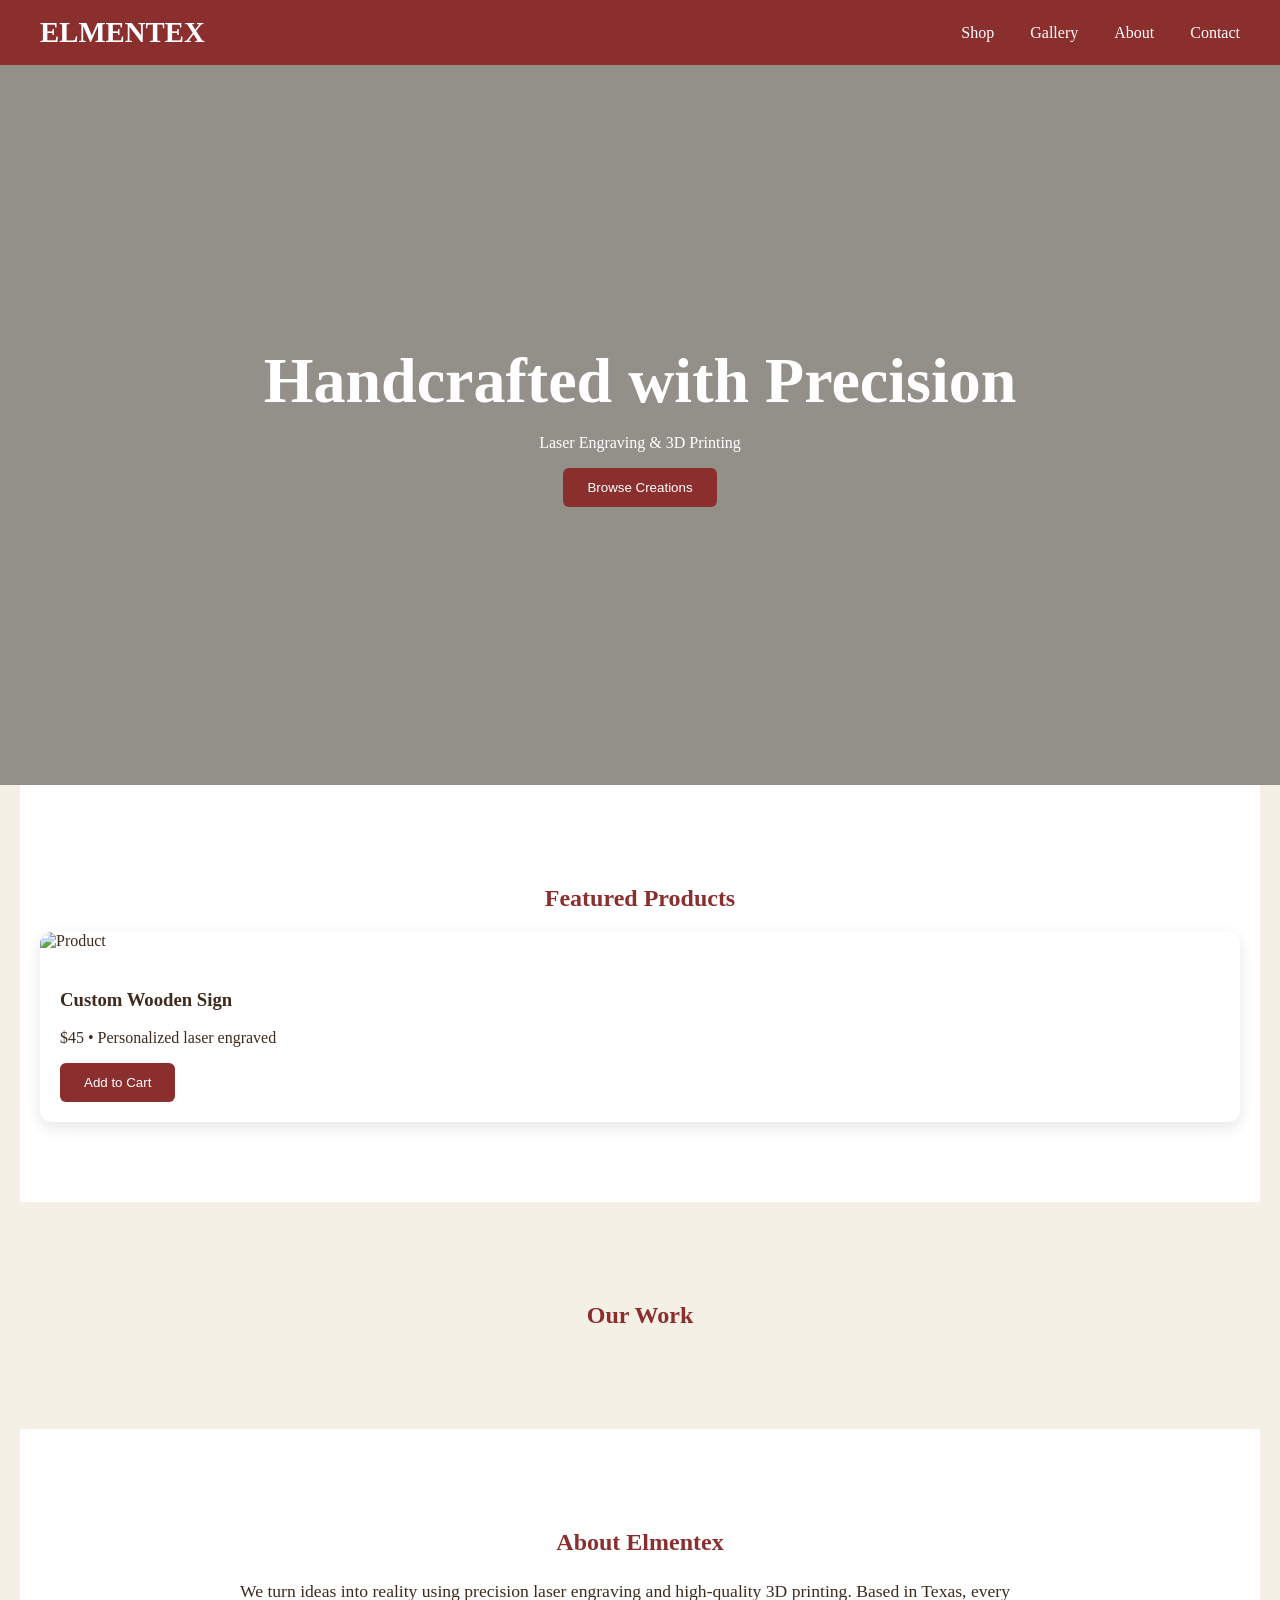
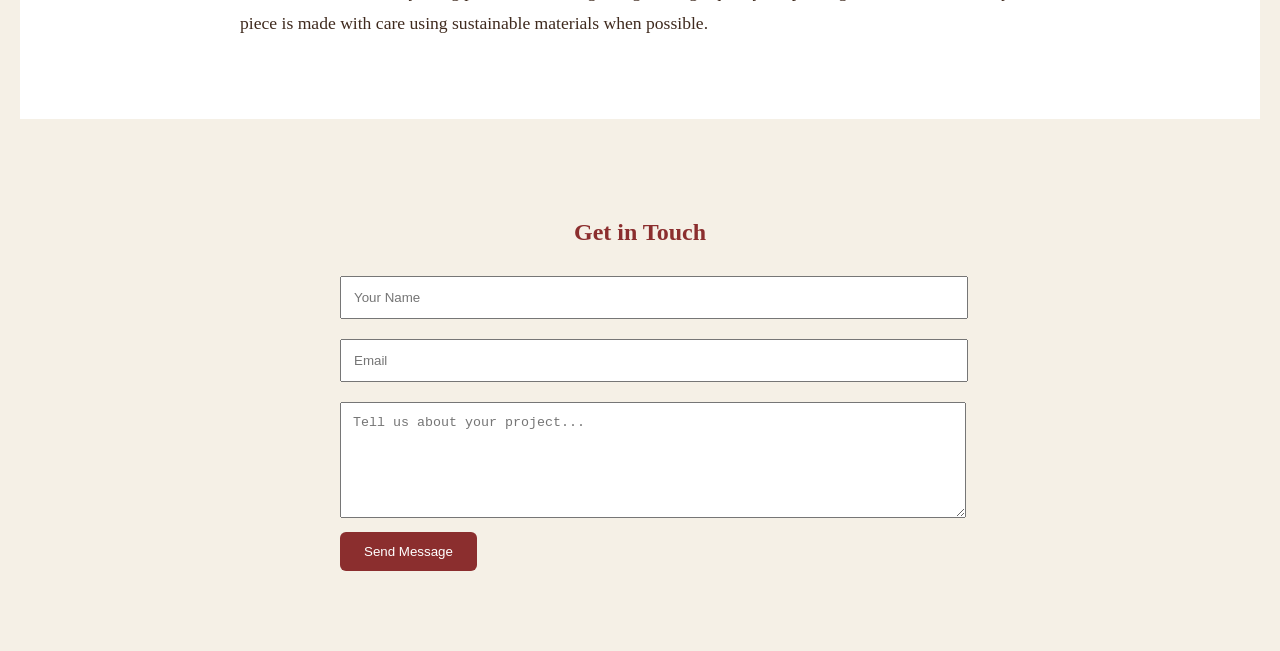
==== index.html @ 65c5d547 "Add initial HTML structure for Elmentex website" ====
<!DOCTYPE html>
<html lang="en">
<head>
  <meta charset="UTF-8">
  <meta name="viewport" content="width=device-width, initial-scale=1.0">
  <title>Elmentex | Laser Engraving & 3D Printing</title>
  <style>
    :root {
      --maroon: #8B2E2E;
      --light: #F5F0E6;
      --dark: #3F2A1E;
    }
    body {
      margin: 0;
      font-family: 'Georgia', serif;
      background-color: #F5F0E6;
      color: #3F2A1E;
    }
    header {
      background: var(--maroon);
      color: white;
      padding: 1rem;
      position: sticky;
      top: 0;
      z-index: 100;
    }
    nav {
      max-width: 1200px;
      margin: 0 auto;
      display: flex;
      justify-content: space-between;
      align-items: center;
    }
    .logo {
      font-size: 1.8rem;
      font-weight: bold;
    }
    .nav-links a {
      color: white;
      margin-left: 2rem;
      text-decoration: none;
    }
    .hero {
      background: linear-gradient(rgba(0,0,0,0.4), rgba(0,0,0,0.4)), url('https://source.unsplash.com/random/1600x900/?woodworking') center/cover;
      height: 80vh;
      display: flex;
      align-items: center;
      justify-content: center;
      text-align: center;
      color: white;
    }
    .hero h1 {
      font-size: 4rem;
      margin: 0;
    }
    .section {
      padding: 80px 20px;
      max-width: 1200px;
      margin: 0 auto;
    }
    .products, .gallery {
      display: grid;
      grid-template-columns: repeat(auto-fit, minmax(280px, 1fr));
      gap: 30px;
    }
    .card {
      background: white;
      border-radius: 12px;
      overflow: hidden;
      box-shadow: 0 5px 15px rgba(0,0,0,0.1);
    }
    .card img {
      width: 100%;
      height: 250px;
      object-fit: cover;
    }
    .btn {
      background: var(--maroon);
      color: white;
      padding: 12px 24px;
      border: none;
      border-radius: 6px;
      cursor: pointer;
    }
  </style>
</head>
<body>

  <header>
    <nav>
      <div class="logo">ELMENTEX</div>
      <div class="nav-links">
        <a href="#shop">Shop</a>
        <a href="#gallery">Gallery</a>
        <a href="#about">About</a>
        <a href="#contact">Contact</a>
      </div>
    </nav>
  </header>

  <section class="hero">
    <div>
      <h1>Handcrafted with Precision</h1>
      <p>Laser Engraving & 3D Printing</p>
      <button class="btn" onclick="document.getElementById('shop').scrollIntoView()">Browse Creations</button>
    </div>
  </section>

  <section id="shop" class="section" style="background: white;">
    <h2 style="text-align:center; color:var(--maroon);">Featured Products</h2>
    <div class="products">
      <!-- Add your products here -->
      <div class="card">
        <img src="https://source.unsplash.com/random/600x400/?engraved" alt="Product">
        <div style="padding:20px;">
          <h3>Custom Wooden Sign</h3>
          <p>$45 • Personalized laser engraved</p>
          <button class="btn">Add to Cart</button>
        </div>
      </div>
      <!-- Repeat cards for more products -->
    </div>
  </section>

  <section id="gallery" class="section">
    <h2 style="text-align:center; color:var(--maroon);">Our Work</h2>
    <div class="gallery">
      <!-- Add your photos here -->
    </div>
  </section>

  <section id="about" class="section" style="background: white;">
    <h2 style="text-align:center; color:var(--maroon);">About Elmentex</h2>
    <p style="max-width:800px; margin:0 auto; font-size:1.1rem; line-height:1.8;">
      We turn ideas into reality using precision laser engraving and high-quality 3D printing. 
      Based in Texas, every piece is made with care using sustainable materials when possible.
    </p>
  </section>

  <section id="contact" class="section">
    <h2 style="text-align:center; color:var(--maroon);">Get in Touch</h2>
    <form style="max-width:600px; margin:0 auto;">
      <input type="text" placeholder="Your Name" style="width:100%; padding:12px; margin:10px 0;">
      <input type="email" placeholder="Email" style="width:100%; padding:12px; margin:10px 0;">
      <textarea placeholder="Tell us about your project..." rows="6" style="width:100%; padding:12px; margin:10px 0;"></textarea>
      <button type="submit" class="btn">Send Message</button>
    </form>
  </section>

</body>
</html>
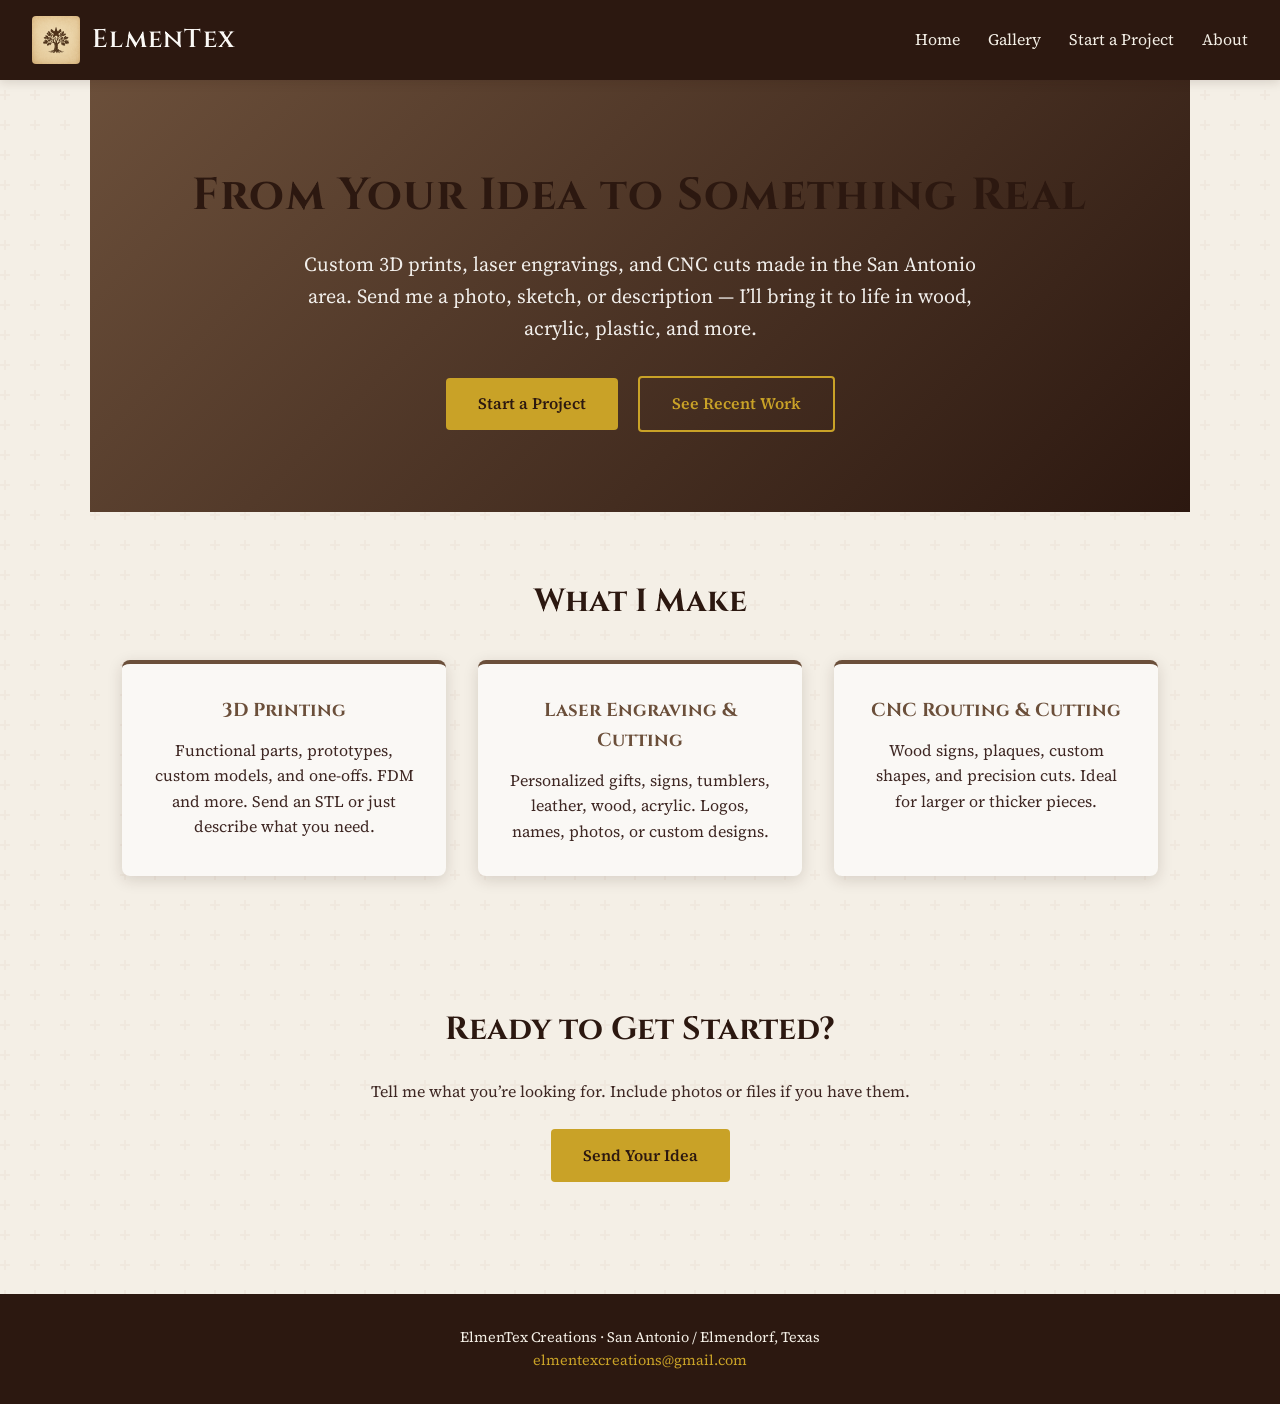
==== commit c2a637e7: "Add files via upload" ====
--- a/index.html
+++ b/index.html
@@ -3,149 +3,60 @@
 <head>
   <meta charset="UTF-8">
   <meta name="viewport" content="width=device-width, initial-scale=1.0">
-  <title>Elmentex | Laser Engraving & 3D Printing</title>
-  <style>
-    :root {
-      --maroon: #8B2E2E;
-      --light: #F5F0E6;
-      --dark: #3F2A1E;
-    }
-    body {
-      margin: 0;
-      font-family: 'Georgia', serif;
-      background-color: #F5F0E6;
-      color: #3F2A1E;
-    }
-    header {
-      background: var(--maroon);
-      color: white;
-      padding: 1rem;
-      position: sticky;
-      top: 0;
-      z-index: 100;
-    }
-    nav {
-      max-width: 1200px;
-      margin: 0 auto;
-      display: flex;
-      justify-content: space-between;
-      align-items: center;
-    }
-    .logo {
-      font-size: 1.8rem;
-      font-weight: bold;
-    }
-    .nav-links a {
-      color: white;
-      margin-left: 2rem;
-      text-decoration: none;
-    }
-    .hero {
-      background: linear-gradient(rgba(0,0,0,0.4), rgba(0,0,0,0.4)), url('https://source.unsplash.com/random/1600x900/?woodworking') center/cover;
-      height: 80vh;
-      display: flex;
-      align-items: center;
-      justify-content: center;
-      text-align: center;
-      color: white;
-    }
-    .hero h1 {
-      font-size: 4rem;
-      margin: 0;
-    }
-    .section {
-      padding: 80px 20px;
-      max-width: 1200px;
-      margin: 0 auto;
-    }
-    .products, .gallery {
-      display: grid;
-      grid-template-columns: repeat(auto-fit, minmax(280px, 1fr));
-      gap: 30px;
-    }
-    .card {
-      background: white;
-      border-radius: 12px;
-      overflow: hidden;
-      box-shadow: 0 5px 15px rgba(0,0,0,0.1);
-    }
-    .card img {
-      width: 100%;
-      height: 250px;
-      object-fit: cover;
-    }
-    .btn {
-      background: var(--maroon);
-      color: white;
-      padding: 12px 24px;
-      border: none;
-      border-radius: 6px;
-      cursor: pointer;
-    }
-  </style>
+  <title>ElmenTex Creations | Custom 3D Prints, Laser Engraving & CNC</title>
+  <link rel="stylesheet" href="css/styles.css">
+  <link rel="preconnect" href="https://fonts.googleapis.com">
+  <link rel="preconnect" href="https://fonts.gstatic.com" crossorigin>
+  <link href="https://fonts.googleapis.com/css2?family=Cinzel:wght@500;600;700&family=Source+Serif+4:opsz,wght@8..60,400;8..60,600&display=swap" rel="stylesheet">
 </head>
 <body>
-
   <header>
+    <a href="index.html" class="logo">
+      <img src="images/logo.jpg" alt="ElmenTex oak tree logo">
+      <h1>ElmenTex</h1>
+    </a>
     <nav>
-      <div class="logo">ELMENTEX</div>
-      <div class="nav-links">
-        <a href="#shop">Shop</a>
-        <a href="#gallery">Gallery</a>
-        <a href="#about">About</a>
-        <a href="#contact">Contact</a>
-      </div>
+      <a href="index.html">Home</a>
+      <a href="gallery.html">Gallery</a>
+      <a href="request.html">Start a Project</a>
+      <a href="about.html">About</a>
     </nav>
   </header>
 
   <section class="hero">
-    <div>
-      <h1>Handcrafted with Precision</h1>
-      <p>Laser Engraving & 3D Printing</p>
-      <button class="btn" onclick="document.getElementById('shop').scrollIntoView()">Browse Creations</button>
+    <h2>From Your Idea to Something Real</h2>
+    <p>Custom 3D prints, laser engravings, and CNC cuts made in the San Antonio area. Send me a photo, sketch, or description — I’ll bring it to life in wood, acrylic, plastic, and more.</p>
+    <a href="request.html" class="btn">Start a Project</a>
+    <a href="gallery.html" class="btn btn-secondary">See Recent Work</a>
+  </section>
+
+  <section>
+    <h2>What I Make</h2>
+    <div class="services-grid">
+      <div class="service-card">
+        <h3>3D Printing</h3>
+        <p>Functional parts, prototypes, custom models, and one-offs. FDM and more. Send an STL or just describe what you need.</p>
+      </div>
+      <div class="service-card">
+        <h3>Laser Engraving & Cutting</h3>
+        <p>Personalized gifts, signs, tumblers, leather, wood, acrylic. Logos, names, photos, or custom designs.</p>
+      </div>
+      <div class="service-card">
+        <h3>CNC Routing & Cutting</h3>
+        <p>Wood signs, plaques, custom shapes, and precision cuts. Ideal for larger or thicker pieces.</p>
+      </div>
     </div>
   </section>
 
-  <section id="shop" class="section" style="background: white;">
-    <h2 style="text-align:center; color:var(--maroon);">Featured Products</h2>
-    <div class="products">
-      <!-- Add your products here -->
-      <div class="card">
-        <img src="https://source.unsplash.com/random/600x400/?engraved" alt="Product">
-        <div style="padding:20px;">
-          <h3>Custom Wooden Sign</h3>
-          <p>$45 • Personalized laser engraved</p>
-          <button class="btn">Add to Cart</button>
-        </div>
-      </div>
-      <!-- Repeat cards for more products -->
-    </div>
+  <section style="text-align: center;">
+    <h2>Ready to Get Started?</h2>
+    <p>Tell me what you’re looking for. Include photos or files if you have them.</p>
+    <a href="request.html" class="btn" style="margin-top: 1.5rem;">Send Your Idea</a>
   </section>
 
-  <section id="gallery" class="section">
-    <h2 style="text-align:center; color:var(--maroon);">Our Work</h2>
-    <div class="gallery">
-      <!-- Add your photos here -->
-    </div>
-  </section>
-
-  <section id="about" class="section" style="background: white;">
-    <h2 style="text-align:center; color:var(--maroon);">About Elmentex</h2>
-    <p style="max-width:800px; margin:0 auto; font-size:1.1rem; line-height:1.8;">
-      We turn ideas into reality using precision laser engraving and high-quality 3D printing. 
-      Based in Texas, every piece is made with care using sustainable materials when possible.
-    </p>
-  </section>
-
-  <section id="contact" class="section">
-    <h2 style="text-align:center; color:var(--maroon);">Get in Touch</h2>
-    <form style="max-width:600px; margin:0 auto;">
-      <input type="text" placeholder="Your Name" style="width:100%; padding:12px; margin:10px 0;">
-      <input type="email" placeholder="Email" style="width:100%; padding:12px; margin:10px 0;">
-      <textarea placeholder="Tell us about your project..." rows="6" style="width:100%; padding:12px; margin:10px 0;"></textarea>
-      <button type="submit" class="btn">Send Message</button>
-    </form>
-  </section>
-
+  <footer>
+    <p>ElmenTex Creations · San Antonio / Elmendorf, Texas</p>
+    <p><a href="mailto:elmentexcreations@gmail.com">elmentexcreations@gmail.com</a></p>
+  </footer>
 </body>
 </html>
--- a/css/styles.css
+++ b/css/styles.css
@@ -0,0 +1,292 @@
+/* ElmenTex - Rustic Western Theme */
+:root {
+  --parchment: #f4efe6;
+  --parchment-dark: #e8dfd0;
+  --deep-brown: #2c1810;
+  --oak: #6b4f3a;
+  --oak-light: #8d6e63;
+  --brass: #c9a227;
+  --brass-dark: #a68521;
+  --text: #3e2723;
+  --text-light: #5d4037;
+  --white: #faf8f5;
+  --shadow: rgba(44, 24, 16, 0.15);
+}
+
+* {
+  box-sizing: border-box;
+  margin: 0;
+  padding: 0;
+}
+
+body {
+  font-family: 'Source Serif 4', Georgia, serif;
+  background-color: var(--parchment);
+  color: var(--text);
+  line-height: 1.6;
+  background-image: url("data:image/svg+xml,%3Csvg width='60' height='60' viewBox='0 0 60 60' xmlns='http://www.w3.org/2000/svg'%3E%3Cg fill='none' fill-rule='evenodd'%3E%3Cg fill='%23d4c4b0' fill-opacity='0.15'%3E%3Cpath d='M36 34v-4h-2v4h-4v2h4v4h2v-4h4v-2h-4zm0-30V0h-2v4h-4v2h4v4h2V6h4V4h-4zM6 34v-4H4v4H0v2h4v4h2v-4h4v-2H6zM6 4V0H4v4H0v2h4v4h2V6h4V4H6z'/%3E%3C/g%3E%3C/g%3E%3C/svg%3E");
+}
+
+header {
+  background: var(--deep-brown);
+  color: var(--white);
+  padding: 1rem 2rem;
+  display: flex;
+  justify-content: space-between;
+  align-items: center;
+  position: sticky;
+  top: 0;
+  z-index: 100;
+  box-shadow: 0 2px 10px var(--shadow);
+}
+
+.logo {
+  display: flex;
+  align-items: center;
+  gap: 0.75rem;
+  text-decoration: none;
+  color: var(--white);
+}
+
+.logo img {
+  height: 48px;
+  width: 48px;
+  border-radius: 4px;
+  object-fit: cover;
+}
+
+.logo h1 {
+  font-family: 'Cinzel', serif;
+  font-size: 1.6rem;
+  font-weight: 600;
+  letter-spacing: 0.05em;
+}
+
+nav a {
+  color: var(--parchment);
+  text-decoration: none;
+  margin-left: 1.5rem;
+  font-family: 'Source Serif 4', serif;
+  font-size: 1rem;
+  transition: color 0.2s;
+}
+
+nav a:hover {
+  color: var(--brass);
+}
+
+.hero {
+  background: linear-gradient(135deg, var(--oak) 0%, var(--deep-brown) 100%);
+  color: var(--white);
+  text-align: center;
+  padding: 5rem 2rem;
+  position: relative;
+}
+
+.hero h2 {
+  font-family: 'Cinzel', serif;
+  font-size: 2.8rem;
+  margin-bottom: 1rem;
+  letter-spacing: 0.03em;
+}
+
+.hero p {
+  font-size: 1.25rem;
+  max-width: 700px;
+  margin: 0 auto 2rem;
+  opacity: 0.95;
+}
+
+.btn {
+  display: inline-block;
+  background: var(--brass);
+  color: var(--deep-brown);
+  padding: 0.85rem 2rem;
+  text-decoration: none;
+  font-weight: 600;
+  border-radius: 4px;
+  transition: background 0.2s, transform 0.1s;
+  font-family: 'Source Serif 4', serif;
+}
+
+.btn:hover {
+  background: var(--brass-dark);
+  transform: translateY(-1px);
+}
+
+.btn-secondary {
+  background: transparent;
+  border: 2px solid var(--brass);
+  color: var(--brass);
+  margin-left: 1rem;
+}
+
+.btn-secondary:hover {
+  background: var(--brass);
+  color: var(--deep-brown);
+}
+
+section {
+  padding: 4rem 2rem;
+  max-width: 1100px;
+  margin: 0 auto;
+}
+
+h2 {
+  font-family: 'Cinzel', serif;
+  font-size: 2rem;
+  color: var(--deep-brown);
+  margin-bottom: 1.5rem;
+  text-align: center;
+}
+
+.services-grid {
+  display: grid;
+  grid-template-columns: repeat(auto-fit, minmax(280px, 1fr));
+  gap: 2rem;
+  margin-top: 2rem;
+}
+
+.service-card {
+  background: var(--white);
+  padding: 2rem;
+  border-radius: 8px;
+  box-shadow: 0 4px 15px var(--shadow);
+  text-align: center;
+  border-top: 4px solid var(--oak);
+}
+
+.service-card h3 {
+  font-family: 'Cinzel', serif;
+  color: var(--oak);
+  margin-bottom: 0.75rem;
+}
+
+.gallery-grid {
+  display: grid;
+  grid-template-columns: repeat(auto-fill, minmax(280px, 1fr));
+  gap: 1.5rem;
+  margin-top: 2rem;
+}
+
+.gallery-item {
+  background: var(--white);
+  border-radius: 8px;
+  overflow: hidden;
+  box-shadow: 0 4px 12px var(--shadow);
+  transition: transform 0.2s;
+}
+
+.gallery-item:hover {
+  transform: translateY(-4px);
+}
+
+.gallery-item img {
+  width: 100%;
+  height: 220px;
+  object-fit: cover;
+  display: block;
+}
+
+.gallery-item p {
+  padding: 1rem;
+  font-size: 0.95rem;
+  color: var(--text-light);
+}
+
+form {
+  background: var(--white);
+  padding: 2.5rem;
+  border-radius: 8px;
+  box-shadow: 0 4px 15px var(--shadow);
+  max-width: 700px;
+  margin: 2rem auto;
+}
+
+label {
+  display: block;
+  margin-top: 1.25rem;
+  font-weight: 600;
+  color: var(--deep-brown);
+}
+
+input, select, textarea {
+  width: 100%;
+  padding: 0.75rem;
+  margin-top: 0.4rem;
+  border: 1px solid #d7ccc8;
+  border-radius: 4px;
+  font-family: inherit;
+  font-size: 1rem;
+  background: var(--parchment);
+}
+
+textarea {
+  min-height: 140px;
+  resize: vertical;
+}
+
+input:focus, select:focus, textarea:focus {
+  outline: 2px solid var(--oak);
+  border-color: var(--oak);
+}
+
+button[type="submit"] {
+  margin-top: 1.5rem;
+  width: 100%;
+  padding: 1rem;
+  background: var(--oak);
+  color: var(--white);
+  border: none;
+  border-radius: 4px;
+  font-size: 1.1rem;
+  font-weight: 600;
+  cursor: pointer;
+  font-family: inherit;
+  transition: background 0.2s;
+}
+
+button[type="submit"]:hover {
+  background: var(--deep-brown);
+}
+
+footer {
+  background: var(--deep-brown);
+  color: var(--parchment);
+  text-align: center;
+  padding: 2rem;
+  margin-top: 3rem;
+  font-size: 0.9rem;
+}
+
+footer a {
+  color: var(--brass);
+  text-decoration: none;
+}
+
+.note {
+  background: var(--parchment-dark);
+  padding: 1rem;
+  border-left: 4px solid var(--brass);
+  margin: 1.5rem 0;
+  border-radius: 0 4px 4px 0;
+  font-size: 0.95rem;
+}
+
+@media (max-width: 700px) {
+  header {
+    flex-direction: column;
+    gap: 1rem;
+  }
+  nav a {
+    margin: 0 0.75rem;
+  }
+  .hero h2 {
+    font-size: 2rem;
+  }
+  .btn-secondary {
+    margin-left: 0;
+    margin-top: 1rem;
+    display: block;
+  }
+}
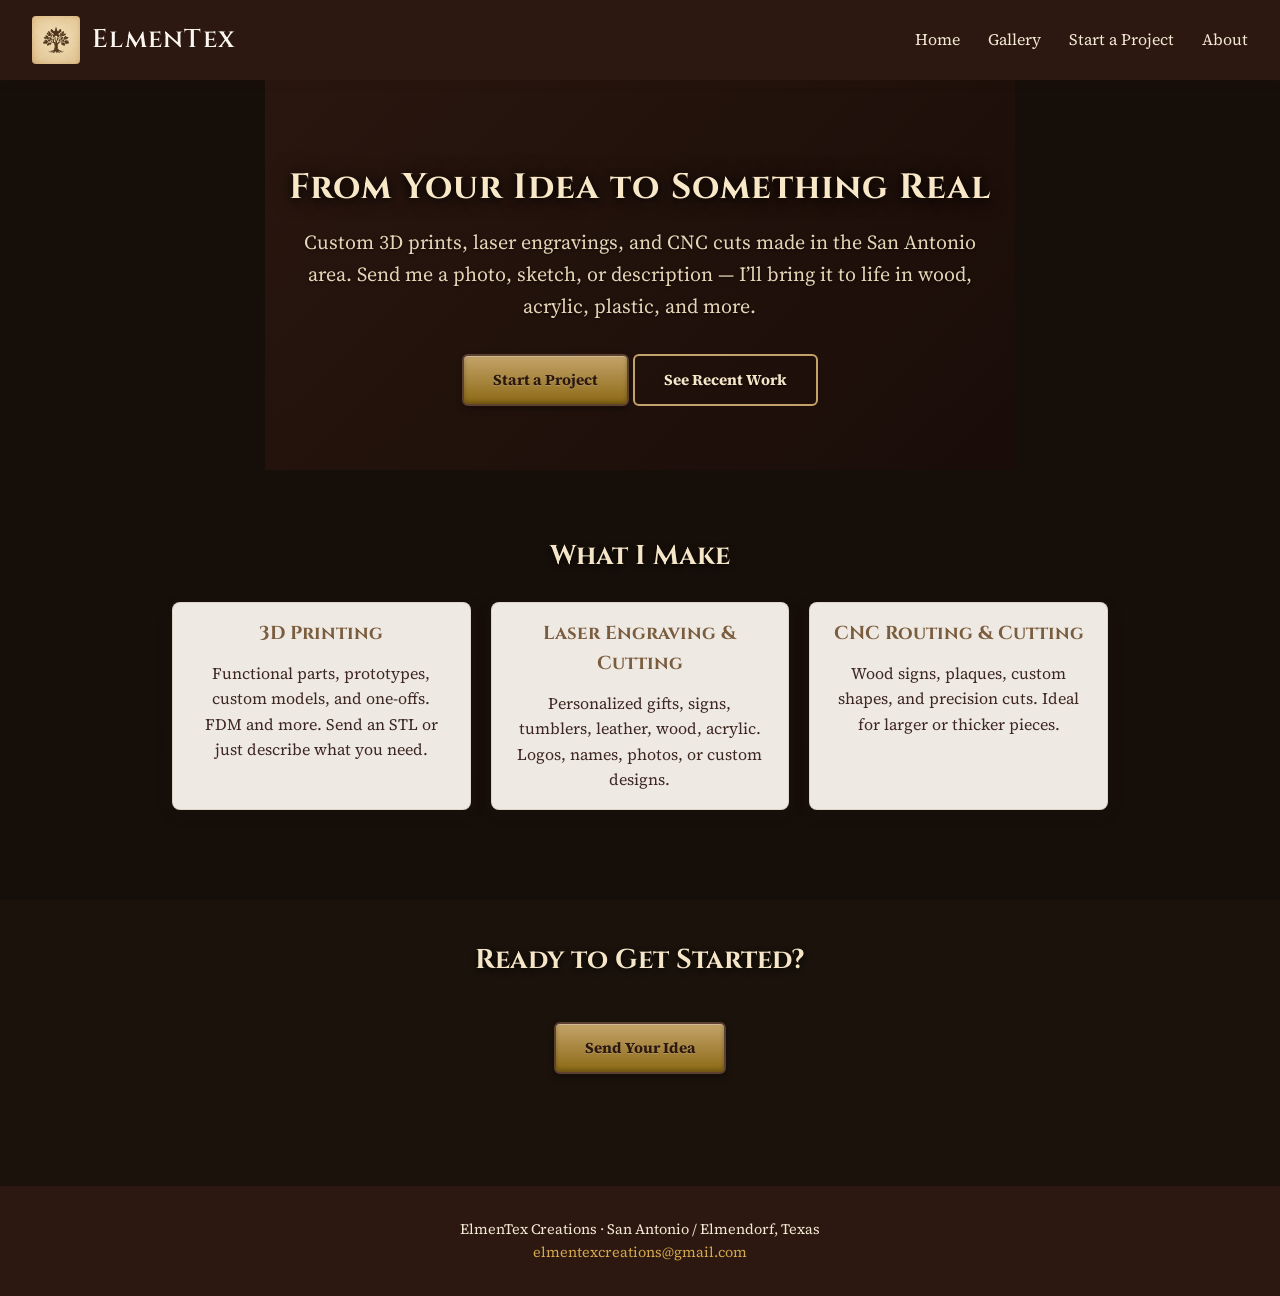
==== commit 1177fcc0: "Add files via upload" ====
--- a/index.html
+++ b/index.html
@@ -50,7 +50,6 @@
 
   <section style="text-align: center;">
     <h2>Ready to Get Started?</h2>
-    <p>Tell me what you’re looking for. Include photos or files if you have them.</p>
     <a href="request.html" class="btn" style="margin-top: 1.5rem;">Send Your Idea</a>
   </section>
 
--- a/css/styles.css
+++ b/css/styles.css
@@ -1,16 +1,17 @@
 /* ElmenTex - Rustic Western Theme */
 :root {
-  --parchment: #f4efe6;
-  --parchment-dark: #e8dfd0;
+  --parchment: #f3e8d4;
+  --parchment-dark: #e6d5b8;
   --deep-brown: #2c1810;
-  --oak: #6b4f3a;
-  --oak-light: #8d6e63;
-  --brass: #c9a227;
-  --brass-dark: #a68521;
+  --oak: #7a5c3e;
+  --oak-light: #9a7b5c;
+  --brass: #d4a84b;
+  --brass-dark: #b8903a;
   --text: #3e2723;
   --text-light: #5d4037;
-  --white: #faf8f5;
-  --shadow: rgba(44, 24, 16, 0.15);
+  --white: #faf6ef;
+  --shadow: rgba(44, 24, 16, 0.18);
+  --wood-warm: #c9a87c;
 }
 
 * {
@@ -19,12 +20,29 @@
   padding: 0;
 }
 
+html, body {
+  height: 100%;
+}
+
 body {
   font-family: 'Source Serif 4', Georgia, serif;
-  background-color: var(--parchment);
+  background-color: #1a120b;
   color: var(--text);
   line-height: 1.6;
-  background-image: url("data:image/svg+xml,%3Csvg width='60' height='60' viewBox='0 0 60 60' xmlns='http://www.w3.org/2000/svg'%3E%3Cg fill='none' fill-rule='evenodd'%3E%3Cg fill='%23d4c4b0' fill-opacity='0.15'%3E%3Cpath d='M36 34v-4h-2v4h-4v2h4v4h2v-4h4v-2h-4zm0-30V0h-2v4h-4v2h4v4h2V6h4V4h-4zM6 34v-4H4v4H0v2h4v4h2v-4h4v-2H6zM6 4V0H4v4H0v2h4v4h2V6h4V4H6z'/%3E%3C/g%3E%3C/g%3E%3C/svg%3E");
+  background-image: 
+    linear-gradient(rgba(20, 12, 8, 0.55), rgba(20, 12, 8, 0.65)),
+    url("../images/background.jpg");
+  background-size: cover;
+  background-position: center;
+  background-attachment: fixed;
+  background-repeat: no-repeat;
+  display: flex;
+  flex-direction: column;
+  min-height: 100vh;
+}
+
+main {
+  flex: 1;
 }
 
 header {
@@ -76,18 +94,20 @@
 }
 
 .hero {
-  background: linear-gradient(135deg, var(--oak) 0%, var(--deep-brown) 100%);
-  color: var(--white);
+  background: linear-gradient(135deg, rgba(44, 24, 16, 0.85) 0%, rgba(26, 12, 8, 0.9) 100%);
+  color: #f5e6c8;
   text-align: center;
-  padding: 5rem 2rem;
+  padding: 5rem 1.5rem 4rem;
   position: relative;
 }
 
 .hero h2 {
   font-family: 'Cinzel', serif;
-  font-size: 2.8rem;
-  margin-bottom: 1rem;
+  font-size: 2.2rem;
+  margin-bottom: 0.6rem;
   letter-spacing: 0.03em;
+  color: #f8e8c8;
+  text-shadow: 0 2px 8px rgba(0,0,0,0.8), 0 0 20px rgba(0,0,0,0.5);
 }
 
 .hero p {
@@ -99,61 +119,84 @@
 
 .btn {
   display: inline-block;
-  background: var(--brass);
-  color: var(--deep-brown);
-  padding: 0.85rem 2rem;
+  background: linear-gradient(180deg, #c4a36a 0%, #8b6914 100%);
+  color: #2c1810;
+  padding: 0.75rem 1.8rem;
   text-decoration: none;
-  font-weight: 600;
-  border-radius: 4px;
-  transition: background 0.2s, transform 0.1s;
+  font-weight: 700;
+  border-radius: 6px;
+  border: 2px solid #5c4030;
+  box-shadow: 
+    inset 0 1px 0 rgba(255,255,255,0.3),
+    inset 0 -2px 4px rgba(0,0,0,0.25),
+    0 3px 6px rgba(0,0,0,0.3);
+  transition: all 0.15s;
   font-family: 'Source Serif 4', serif;
+  text-shadow: 0 1px 0 rgba(255,255,255,0.2);
+  position: relative;
+  font-size: 0.95rem;
 }
 
 .btn:hover {
-  background: var(--brass-dark);
+  background: linear-gradient(180deg, #d4b37a 0%, #9a7918 100%);
   transform: translateY(-1px);
+  box-shadow: 
+    inset 0 1px 0 rgba(255,255,255,0.35),
+    inset 0 -2px 4px rgba(0,0,0,0.3),
+    0 4px 8px rgba(0,0,0,0.35);
 }
 
 .btn-secondary {
   background: transparent;
-  border: 2px solid var(--brass);
-  color: var(--brass);
-  margin-left: 1rem;
+  border: 2px solid #c4a36a;
+  color: #f5e6c8;
+  box-shadow: none;
+  text-shadow: 0 1px 2px rgba(0,0,0,0.6);
 }
 
 .btn-secondary:hover {
-  background: var(--brass);
-  color: var(--deep-brown);
-}
-
+  background: rgba(196, 163, 106, 0.2);
+  color: #fff;
+  border-color: #d4b37a;
+}
+
+/* Lighten standalone page text over the dark background */
 section {
-  padding: 4rem 2rem;
+  padding: 4rem 1.5rem;
   max-width: 1100px;
   margin: 0 auto;
 }
 
+section > p,
+section > div > p {
+  color: #f0e0c0;
+  text-shadow: 0 1px 3px rgba(0,0,0,0.6);
+}
+
 h2 {
   font-family: 'Cinzel', serif;
-  font-size: 2rem;
-  color: var(--deep-brown);
-  margin-bottom: 1.5rem;
+  font-size: 1.7rem;
+  color: #f5e6c8;
+  margin-bottom: 1rem;
   text-align: center;
+  text-shadow: 0 2px 6px rgba(0,0,0,0.75);
 }
 
 .services-grid {
   display: grid;
-  grid-template-columns: repeat(auto-fit, minmax(280px, 1fr));
-  gap: 2rem;
-  margin-top: 2rem;
+  grid-template-columns: repeat(auto-fit, minmax(240px, 1fr));
+  gap: 1.25rem;
+  margin-top: 1.5rem;
 }
 
 .service-card {
-  background: var(--white);
-  padding: 2rem;
+  background: rgba(250, 246, 239, 0.95);
+  padding: 1rem 1.25rem;
   border-radius: 8px;
   box-shadow: 0 4px 15px var(--shadow);
   text-align: center;
   border-top: 4px solid var(--oak);
+  border: 1px solid rgba(122, 92, 62, 0.15);
 }
 
 .service-card h3 {
@@ -164,17 +207,20 @@
 
 .gallery-grid {
   display: grid;
-  grid-template-columns: repeat(auto-fill, minmax(280px, 1fr));
+  grid-template-columns: repeat(auto-fill, minmax(260px, 1fr));
   gap: 1.5rem;
-  margin-top: 2rem;
+  margin: 2rem auto 0;
+  max-width: 1000px;
+  justify-items: center;
 }
 
 .gallery-item {
-  background: var(--white);
+  background: rgba(250, 246, 239, 0.95);
   border-radius: 8px;
   overflow: hidden;
   box-shadow: 0 4px 12px var(--shadow);
   transition: transform 0.2s;
+  border: 1px solid rgba(122, 92, 62, 0.15);
 }
 
 .gallery-item:hover {
@@ -195,12 +241,13 @@
 }
 
 form {
-  background: var(--white);
+  background: rgba(250, 246, 239, 0.97);
   padding: 2.5rem;
   border-radius: 8px;
   box-shadow: 0 4px 15px var(--shadow);
   max-width: 700px;
   margin: 2rem auto;
+  border: 1px solid rgba(122, 92, 62, 0.2);
 }
 
 label {
@@ -235,19 +282,25 @@
   margin-top: 1.5rem;
   width: 100%;
   padding: 1rem;
-  background: var(--oak);
-  color: var(--white);
-  border: none;
-  border-radius: 4px;
+  background: linear-gradient(180deg, #c4a36a 0%, #8b6914 100%);
+  color: #2c1810;
+  border: 2px solid #5c4030;
+  border-radius: 6px;
   font-size: 1.1rem;
-  font-weight: 600;
+  font-weight: 700;
   cursor: pointer;
   font-family: inherit;
-  transition: background 0.2s;
+  box-shadow: 
+    inset 0 1px 0 rgba(255,255,255,0.3),
+    inset 0 -2px 4px rgba(0,0,0,0.25),
+    0 3px 6px rgba(0,0,0,0.3);
+  text-shadow: 0 1px 0 rgba(255,255,255,0.2);
+  transition: all 0.15s;
 }
 
 button[type="submit"]:hover {
-  background: var(--deep-brown);
+  background: linear-gradient(180deg, #d4b37a 0%, #9a7918 100%);
+  transform: translateY(-1px);
 }
 
 footer {
